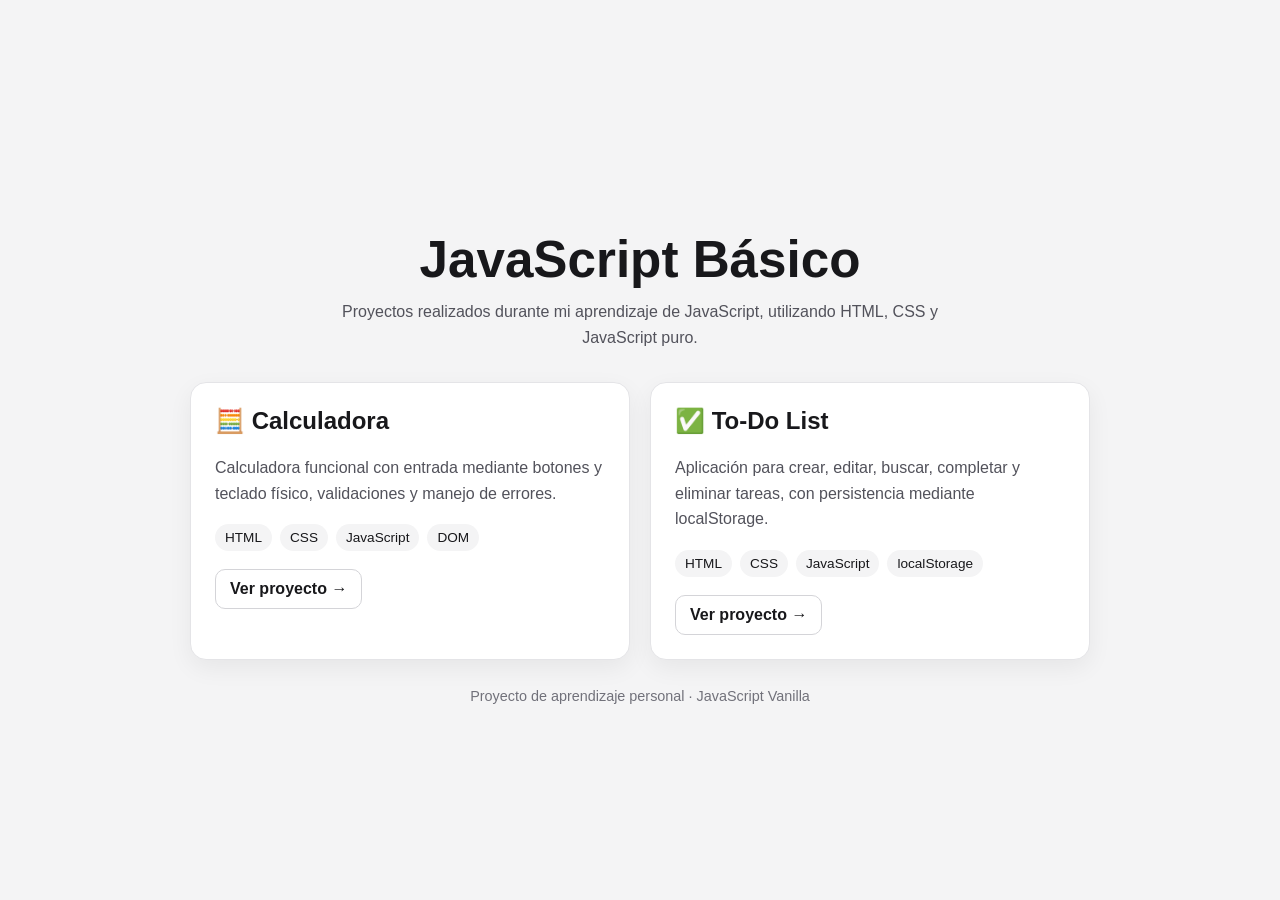
==== index.html @ 5f2a22ea "feat: add projects landing page for GitHub Pages" ====
<!DOCTYPE html>
<html lang="es">
<head>
  <meta charset="UTF-8">
  <meta name="viewport" content="width=device-width, initial-scale=1.0">
  <meta name="description" content="Proyectos de JavaScript básico realizados durante mi aprendizaje.">
  <title>JavaScript Básico | Proyectos</title>
  <style>
    * { box-sizing: border-box; }
    body { margin:0; min-height:100vh; font-family:Arial,sans-serif; background:#f4f4f5; color:#18181b; display:flex; align-items:center; justify-content:center; padding:32px 16px; }
    main { width:min(900px,100%); }
    header { text-align:center; margin-bottom:32px; }
    h1 { margin-bottom:10px; font-size:clamp(2rem,5vw,3.2rem); }
    header p { margin:0 auto; max-width:650px; line-height:1.6; color:#52525b; }
    .projects { display:grid; grid-template-columns:repeat(auto-fit,minmax(280px,1fr)); gap:20px; }
    article { background:white; border:1px solid #e4e4e7; border-radius:16px; padding:24px; box-shadow:0 8px 24px rgba(0,0,0,.06); }
    h2 { margin-top:0; }
    article p { line-height:1.6; color:#52525b; }
    .tags { display:flex; flex-wrap:wrap; gap:8px; margin:18px 0; }
    .tag { padding:6px 10px; border-radius:999px; background:#f4f4f5; font-size:.85rem; }
    a { display:inline-block; text-decoration:none; font-weight:700; color:#18181b; border:1px solid #d4d4d8; border-radius:10px; padding:10px 14px; }
    a:hover { background:#18181b; color:white; }
    footer { text-align:center; margin-top:28px; color:#71717a; font-size:.9rem; }
  </style>
</head>
<body>
  <main>
    <header>
      <h1>JavaScript Básico</h1>
      <p>Proyectos realizados durante mi aprendizaje de JavaScript, utilizando HTML, CSS y JavaScript puro.</p>
    </header>
    <section class="projects" aria-label="Proyectos">
      <article>
        <h2>🧮 Calculadora</h2>
        <p>Calculadora funcional con entrada mediante botones y teclado físico, validaciones y manejo de errores.</p>
        <div class="tags"><span class="tag">HTML</span><span class="tag">CSS</span><span class="tag">JavaScript</span><span class="tag">DOM</span></div>
        <a href="./Calculadora/">Ver proyecto →</a>
      </article>
      <article>
        <h2>✅ To-Do List</h2>
        <p>Aplicación para crear, editar, buscar, completar y eliminar tareas, con persistencia mediante localStorage.</p>
        <div class="tags"><span class="tag">HTML</span><span class="tag">CSS</span><span class="tag">JavaScript</span><span class="tag">localStorage</span></div>
        <a href="./To-do-list/">Ver proyecto →</a>
      </article>
    </section>
    <footer>Proyecto de aprendizaje personal · JavaScript Vanilla</footer>
  </main>
</body>
</html>
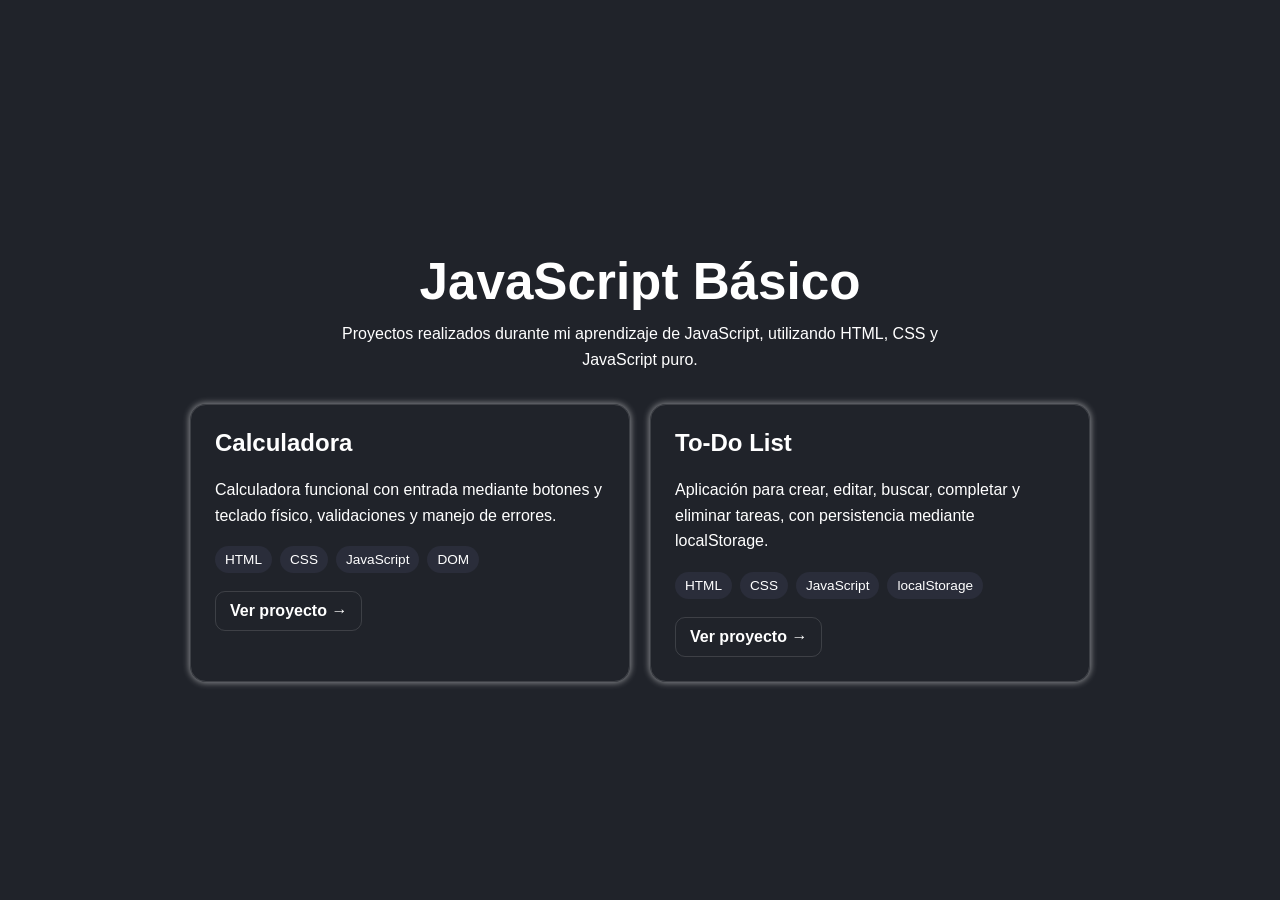
==== commit 1d5acd1c: "arreglando colores y demas cambios menores para la pag principal" ====
--- a/index.html
+++ b/index.html
@@ -4,24 +4,8 @@
   <meta charset="UTF-8">
   <meta name="viewport" content="width=device-width, initial-scale=1.0">
   <meta name="description" content="Proyectos de JavaScript básico realizados durante mi aprendizaje.">
+  <link rel="stylesheet" href="style.css">
   <title>JavaScript Básico | Proyectos</title>
-  <style>
-    * { box-sizing: border-box; }
-    body { margin:0; min-height:100vh; font-family:Arial,sans-serif; background:#f4f4f5; color:#18181b; display:flex; align-items:center; justify-content:center; padding:32px 16px; }
-    main { width:min(900px,100%); }
-    header { text-align:center; margin-bottom:32px; }
-    h1 { margin-bottom:10px; font-size:clamp(2rem,5vw,3.2rem); }
-    header p { margin:0 auto; max-width:650px; line-height:1.6; color:#52525b; }
-    .projects { display:grid; grid-template-columns:repeat(auto-fit,minmax(280px,1fr)); gap:20px; }
-    article { background:white; border:1px solid #e4e4e7; border-radius:16px; padding:24px; box-shadow:0 8px 24px rgba(0,0,0,.06); }
-    h2 { margin-top:0; }
-    article p { line-height:1.6; color:#52525b; }
-    .tags { display:flex; flex-wrap:wrap; gap:8px; margin:18px 0; }
-    .tag { padding:6px 10px; border-radius:999px; background:#f4f4f5; font-size:.85rem; }
-    a { display:inline-block; text-decoration:none; font-weight:700; color:#18181b; border:1px solid #d4d4d8; border-radius:10px; padding:10px 14px; }
-    a:hover { background:#18181b; color:white; }
-    footer { text-align:center; margin-top:28px; color:#71717a; font-size:.9rem; }
-  </style>
 </head>
 <body>
   <main>
@@ -31,19 +15,28 @@
     </header>
     <section class="projects" aria-label="Proyectos">
       <article>
-        <h2>🧮 Calculadora</h2>
+        <h2>Calculadora</h2>
         <p>Calculadora funcional con entrada mediante botones y teclado físico, validaciones y manejo de errores.</p>
-        <div class="tags"><span class="tag">HTML</span><span class="tag">CSS</span><span class="tag">JavaScript</span><span class="tag">DOM</span></div>
+        <div class="tags">
+          <span class="tag">HTML</span>
+          <span class="tag">CSS</span>
+          <span class="tag">JavaScript</span>
+          <span class="tag">DOM</span>
+        </div>
         <a href="./Calculadora/">Ver proyecto →</a>
       </article>
       <article>
-        <h2>✅ To-Do List</h2>
+        <h2>To-Do List</h2>
         <p>Aplicación para crear, editar, buscar, completar y eliminar tareas, con persistencia mediante localStorage.</p>
-        <div class="tags"><span class="tag">HTML</span><span class="tag">CSS</span><span class="tag">JavaScript</span><span class="tag">localStorage</span></div>
+        <div class="tags">
+          <span class="tag">HTML</span>
+          <span class="tag">CSS</span>
+          <span class="tag">JavaScript</span>
+          <span class="tag">localStorage</span>
+        </div>
         <a href="./To-do-list/">Ver proyecto →</a>
       </article>
     </section>
-    <footer>Proyecto de aprendizaje personal · JavaScript Vanilla</footer>
   </main>
 </body>
 </html>
--- a/style.css
+++ b/style.css
@@ -0,0 +1,93 @@
+*{
+    box-sizing:  border-box;
+    --color-de-letras: #fff;
+    --background-color: #20232aff;
+    --background-color-tags: #2a2d3a;
+    --color-bordes: #fff2;
+    --color-bordes-hover: #fff7;
+    --background-color-hover: #31343d;
+}
+
+body{
+    margin:  0;
+    min-height:  100vh;
+    font-family:  Arial,sans-serif;
+    background-color: var(--background-color);
+    color: var(--color-de-letras);
+    display:  flex;
+    align-items:  center;
+    justify-content: center;
+    padding: 32px 16px;
+}
+
+main{
+    width: min(900px,100%);
+}
+
+header{
+    text-align: center;
+    margin-bottom: 32px;
+}
+
+h1{
+    margin-bottom: 10px;
+    font-size: clamp(2rem,5vw,3.2rem);
+}
+
+header p{
+    margin: 0 auto;
+    max-width: 650px;
+    line-height: 1.6;
+    color: var(--color--letras);
+}
+
+.projects{
+    display: grid;
+    grid-template-columns: repeat(auto-fit,minmax(280px,1fr));
+    gap: 20px;
+}
+
+article{
+    border: 1px solid var(--color-bordes);
+    border-radius: 16px;
+    padding: 24px;
+    box-shadow: 0 8px 24px rgba(0,0,0,.06);
+    box-shadow: 0px 0px 6px 1px var(--color-bordes-hover);
+}
+
+h2{
+    margin-top: 0;
+}
+
+article p{
+    line-height: 1.6;
+    color: var(--color-de-letras);
+}
+
+.tags{display: flex;
+    flex-wrap: wrap;
+    gap: 8px;
+    margin: 18px 0;
+}
+
+.tag{
+    padding: 6px 10px;
+    border-radius: 999px;
+    background: var(--background-color-tags);
+    font-size: .85rem;
+}
+
+a{
+    display: inline-block;
+    text-decoration: none;
+    font-weight: 700;
+    color: var(--color-de-letras);
+    border: 1px solid var(--color-bordes);
+    border-radius: 10px;
+    padding: 10px 14px;
+}
+
+a:hover{
+    background: var(--background-color-hover);
+    color: var(--color-bordes-hover);
+}
